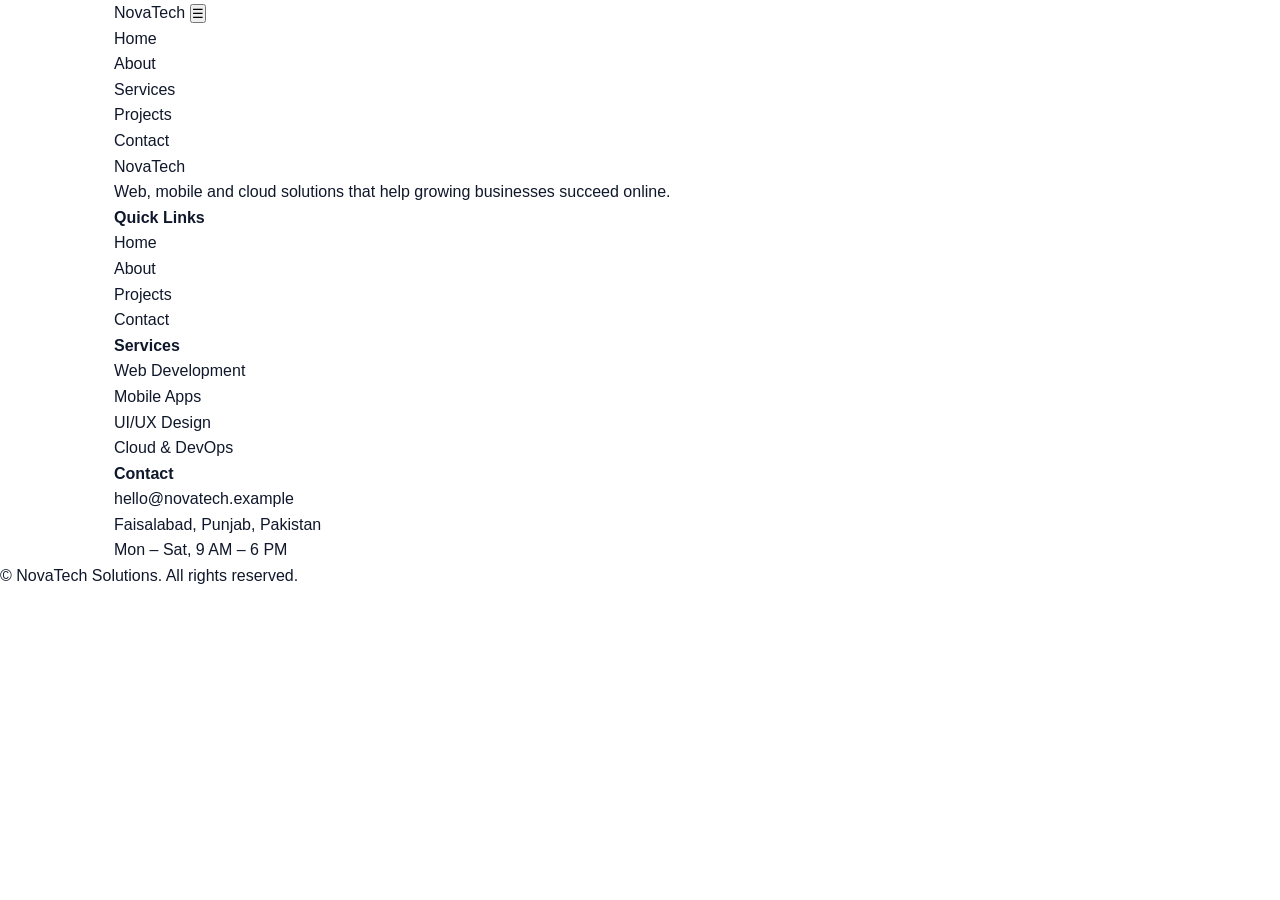
==== index.html @ 1d65a143 "Add shared header, footer and page skeletons" ====
<!DOCTYPE html>
<html lang="en">

<head>
    <meta charset="UTF-8">
    <meta name="viewport" content="width=device-width, initial-scale=1.0">
    <meta name="description" content="NovaTech Solutions - web, mobile and cloud solutions for growing businesses.">
    <title>NovaTech Solutions | Home</title>
    <link rel="stylesheet" href="style/style.css">
</head>

<body>

    <header class="site-header">
        <div class="container nav">
            <a href="index.html" class="logo">Nova<span>Tech</span></a>
            <button class="menu-btn" id="menuBtn" aria-label="Toggle menu">☰</button>
            <nav>
                <ul class="nav-links" id="navLinks">
                    <li><a href="index.html">Home</a></li>
                    <li><a href="about.html">About</a></li>
                    <li><a href="services.html">Services</a></li>
                    <li><a href="projects.html">Projects</a></li>
                    <li><a href="contact.html">Contact</a></li>
                </ul>
            </nav>
        </div>
    </header>

    <main>
        <!-- page content goes here -->
    </main>

    <footer class="site-footer">
        <div class="container footer-grid">
            <div>
                <a href="index.html" class="logo">Nova<span>Tech</span></a>
                <p>Web, mobile and cloud solutions that help growing businesses succeed online.</p>
            </div>
            <div>
                <h4>Quick Links</h4>
                <ul>
                    <li><a href="index.html">Home</a></li>
                    <li><a href="about.html">About</a></li>
                    <li><a href="projects.html">Projects</a></li>
                    <li><a href="contact.html">Contact</a></li>
                </ul>
            </div>
            <div>
                <h4>Services</h4>
                <ul>
                    <li><a href="services.html">Web Development</a></li>
                    <li><a href="services.html">Mobile Apps</a></li>
                    <li><a href="services.html">UI/UX Design</a></li>
                    <li><a href="services.html">Cloud &amp; DevOps</a></li>
                </ul>
            </div>
            <div>
                <h4>Contact</h4>
                <p>hello@novatech.example</p>
                <p>Faisalabad, Punjab, Pakistan</p>
                <p>Mon – Sat, 9 AM – 6 PM</p>
            </div>
        </div>
        <div class="footer-bottom">
            <p>&copy; <span id="year"></span> NovaTech Solutions. All rights reserved.</p>
        </div>
    </footer>

    <script src="js/script.js"></script>
</body>

</html>
---- style/style.css ----
/* ===== Base ===== */
* {
    margin: 0;
    padding: 0;
    box-sizing: border-box;
}

:root {
    --primary: #0d9488;
    --primary-dark: #0f766e;
    --dark: #0f172a;
    --gray: #64748b;
    --light: #f1f5f9;
    --border: #e2e8f0;
    --radius: 10px;
}

html {
    scroll-behavior: smooth;
}

body {
    font-family: -apple-system, "Segoe UI", Roboto, Arial, sans-serif;
    line-height: 1.6;
    color: var(--dark);
}

img {
    max-width: 100%;
    display: block;
}

a {
    color: inherit;
    text-decoration: none;
}

ul {
    list-style: none;
}

.container {
    max-width: 1100px;
    margin: 0 auto;
    padding: 0 1.5rem;
}

/* ===== Buttons ===== */
.btn {
    display: inline-block;
    padding: 0.8rem 1.8rem;
    border-radius: 8px;
    border: 2px solid transparent;
    font-family: inherit;
    font-size: 1rem;
    font-weight: 600;
    cursor: pointer;
    transition: transform 0.15s ease, background 0.2s ease, color 0.2s ease;
}

.btn:hover {
    transform: translateY(-2px);
}

.btn-primary {
    background: var(--primary);
    color: #fff;
}

.btn-primary:hover {
    background: var(--primary-dark);
}

.btn-outline {
    border-color: var(--primary);
    color: var(--primary);
}

.btn-outline:hover {
    background: var(--primary);
    color: #fff;
}

.btn-light {
    background: #fff;
    color: var(--primary-dark);
}

.btn-light:hover {
    background: var(--light);
}
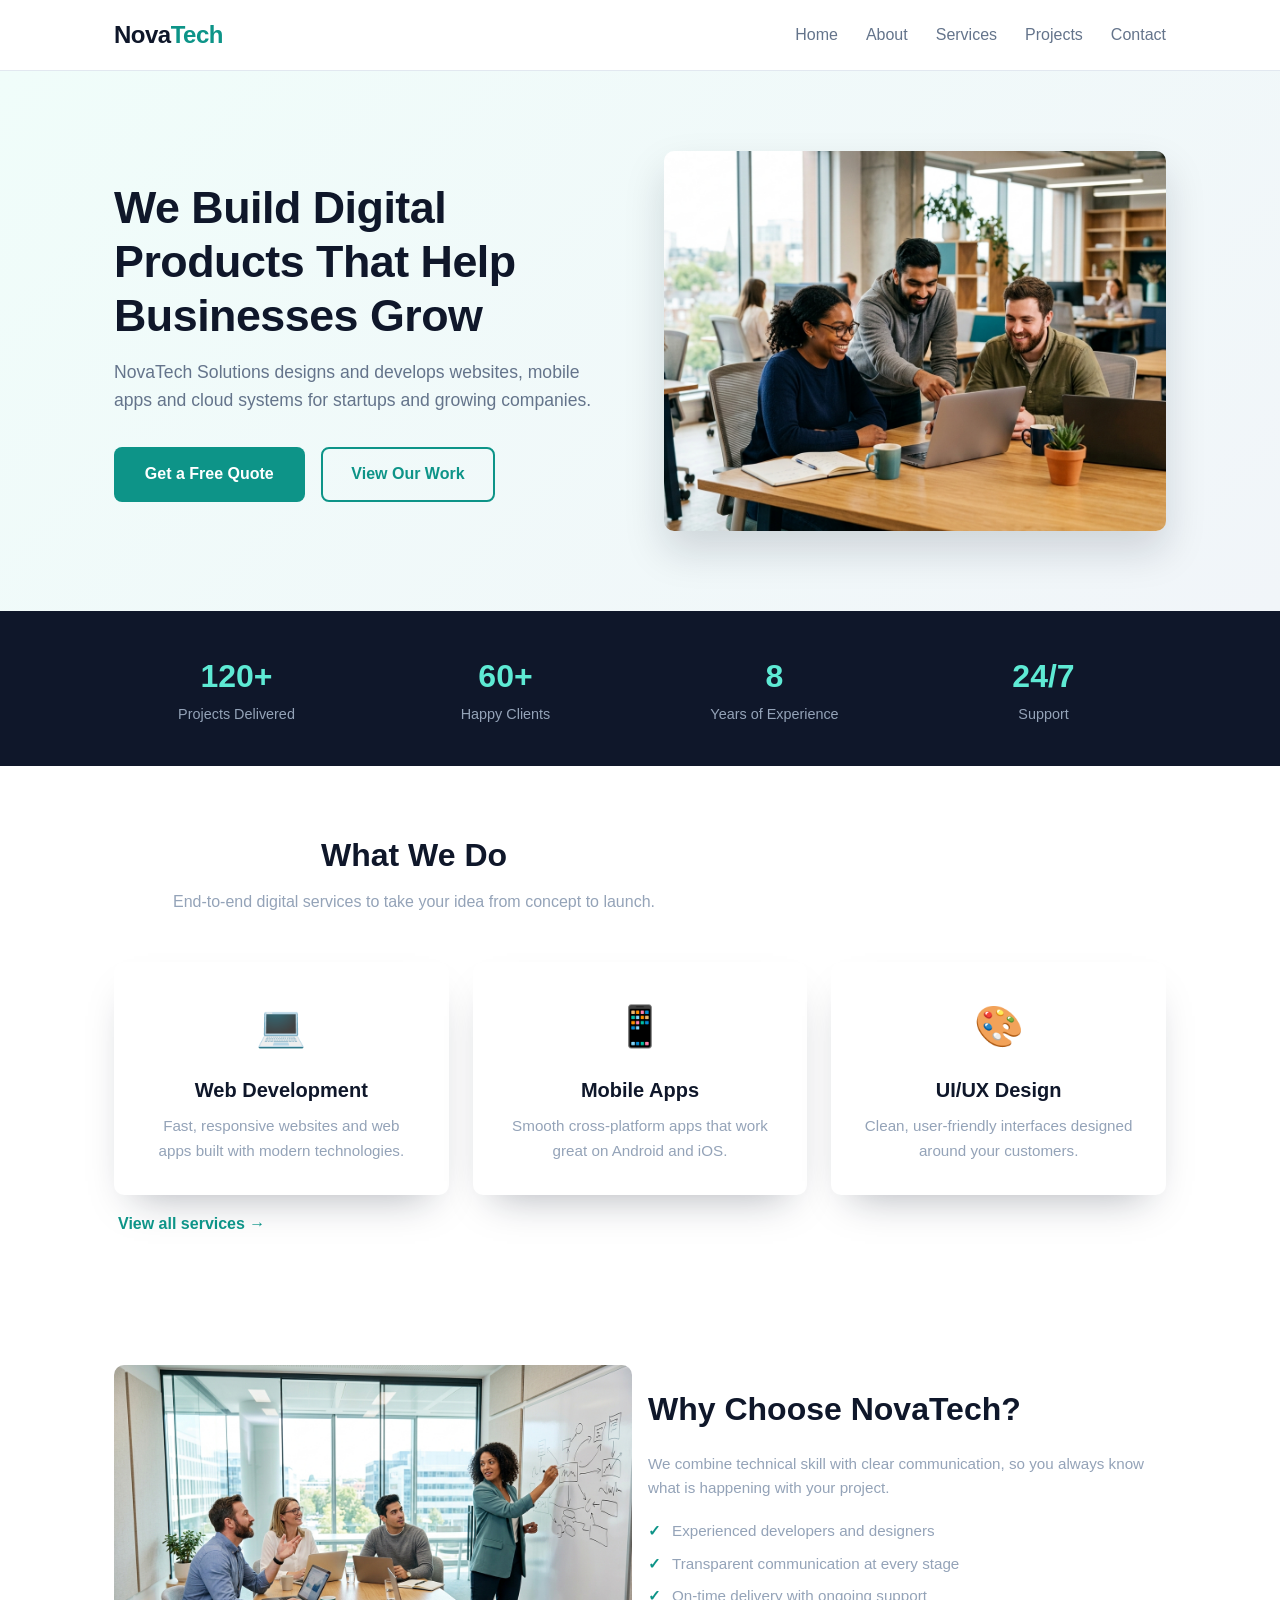
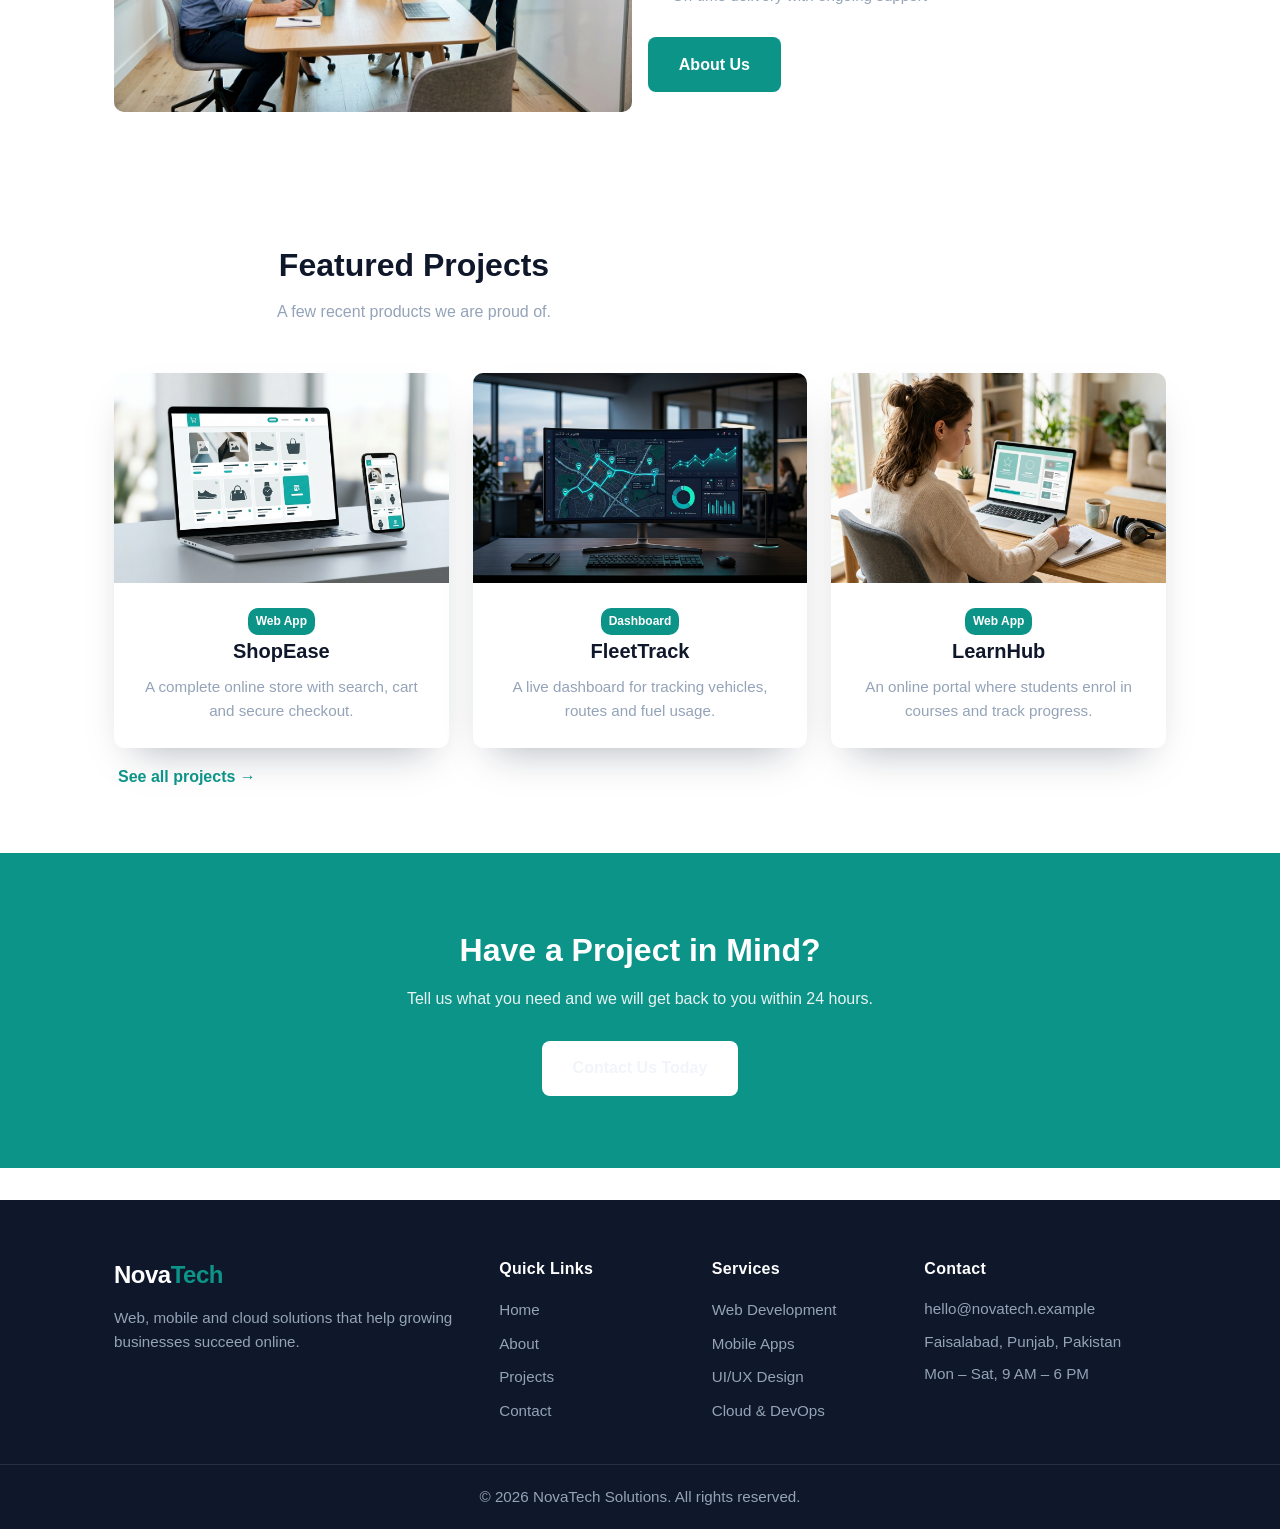
==== commit f479abf3: "Add home page" ====
--- a/index.html
+++ b/index.html
@@ -28,7 +28,134 @@
     </header>
 
     <main>
-        <!-- page content goes here -->
+        <section class="hero">
+            <div class="container hero-grid">
+                <div>
+                    <h1>We Build Digital Products That Help Businesses Grow</h1>
+                    <p>NovaTech Solutions designs and develops websites, mobile apps and cloud systems for startups and
+                        growing companies.</p>
+                    <div class="hero-buttons">
+                        <a href="contact.html" class="btn btn-primary">Get a Free Quote</a>
+                        <a href="projects.html" class="btn btn-outline">View Our Work</a>
+                    </div>
+                </div>
+                <img src="images/hero.jpg" alt="NovaTech team working together in a modern office" class="hero-img">
+            </div>
+        </section>
+        <section class="stats">
+            <div class="container grid">
+                <div>
+                    <h3>120+</h3>
+                    <p>Projects Delivered</p>
+                </div>
+                <div>
+                    <h3>60+</h3>
+                    <p>Happy Clients</p>
+                </div>
+                <div>
+                    <h3>8</h3>
+                    <p>Years of Experience</p>
+                </div>
+                <div>
+                    <h3>24/7</h3>
+                    <p>Support</p>
+                </div>
+            </div>
+        </section>
+
+        <!-- Services preview -->
+        <section class="section">
+            <div class="container">
+                <div class="section-title">
+                    <h2>What We Do</h2>
+                    <p>End-to-end digital services to take your idea from concept to launch.</p>
+                </div>
+                <div class="grid">
+                    <div class="card">
+                        <div class="card-icon">💻</div>
+                        <h3>Web Development</h3>
+                        <p>Fast, responsive websites and web apps built with modern technologies.</p>
+                    </div>
+                    <div class="card">
+                        <div class="card-icon">📱</div>
+                        <h3>Mobile Apps</h3>
+                        <p>Smooth cross-platform apps that work great on Android and iOS.</p>
+                    </div>
+                    <div class="card">
+                        <div class="card-icon">🎨</div>
+                        <h3>UI/UX Design</h3>
+                        <p>Clean, user-friendly interfaces designed around your customers.</p>
+                    </div>
+                </div>
+                <p class="section-link"><a href="services.html" class="link-arrow">View all services →</a></p>
+            </div>
+        </section>
+
+        <!-- Why choose us -->
+        <section class="section bg-light">
+            <div class="container split">
+                <img src="images/about.jpg" alt="NovaTech team in a planning meeting" class="rounded">
+                <div>
+                    <h2>Why Choose NovaTech?</h2>
+                    <p>We combine technical skill with clear communication, so you always know what is happening with
+                        your project.</p>
+                    <ul class="check-list">
+                        <li>Experienced developers and designers</li>
+                        <li>Transparent communication at every stage</li>
+                        <li>On-time delivery with ongoing support</li>
+                    </ul>
+                    <a href="about.html" class="btn btn-primary">About Us</a>
+                </div>
+            </div>
+        </section>
+
+        <!-- Featured projects -->
+        <section class="section">
+            <div class="container">
+                <div class="section-title">
+                    <h2>Featured Projects</h2>
+                    <p>A few recent products we are proud of.</p>
+                </div>
+                <div class="grid">
+                    <article class="card project-card">
+                        <img src="images/project1.jpg" alt="ShopEase online store">
+                        <div class="card-body">
+                            <span class="tag">Web App</span>
+                            <h3>ShopEase</h3>
+                            <p>A complete online store with search, cart and secure checkout.</p>
+                        </div>
+                    </article>
+                    <article class="card project-card">
+                        <img src="images/project2.jpg" alt="FleetTrack dashboard">
+                        <div class="card-body">
+                            <span class="tag">Dashboard</span>
+                            <h3>FleetTrack</h3>
+                            <p>A live dashboard for tracking vehicles, routes and fuel usage.</p>
+                        </div>
+                    </article>
+                    <article class="card project-card">
+                        <img src="images/project3.jpg" alt="LearnHub learning portal">
+                        <div class="card-body">
+                            <span class="tag">Web App</span>
+                            <h3>LearnHub</h3>
+                            <p>An online portal where students enrol in courses and track progress.</p>
+                        </div>
+                    </article>
+                </div>
+                <p class="section-link"><a href="projects.html" class="link-arrow">See all projects →</a></p>
+            </div>
+        </section>
+
+        <!-- Call to action -->
+        <section class="cta">
+            <div class="container">
+                <h2>Have a Project in Mind?</h2>
+                <p>Tell us what you need and we will get back to you within 24 hours.</p>
+                <a href="contact.html" class="btn btn-light">Contact Us Today</a>
+            </div>
+        </section>
+
+
     </main>
 
     <footer class="site-footer">
--- a/style/style.css
+++ b/style/style.css
@@ -88,4 +88,464 @@
 
 .btn-light:hover {
     background: var(--light);
+}
+
+/* ===== Header / Navigation ===== */
+.site-header {
+    background: #fff;
+    border-bottom: 1px solid var(--border);
+    position: sticky;
+    top: 0;
+    z-index: 100;
+}
+
+.nav {
+    display: flex;
+    align-items: center;
+    justify-content: space-between;
+    gap: 2rem;
+    padding-top: 1rem;
+    padding-bottom: 1rem;
+}
+
+.logo {
+    font-size: 1.5rem;
+    font-weight: 800;
+    letter-spacing: -0.5px;
+    color: var(--dark);
+}
+
+.logo span {
+    color: var(--primary);
+}
+
+.menu-btn {
+    display: none;
+    background: none;
+    border: none;
+    font-size: 1.6rem;
+    line-height: 1;
+    cursor: pointer;
+    color: var(--dark);
+    padding: 0.25rem 0.5rem;
+}
+
+.nav-links {
+    display: flex;
+    align-items: center;
+    gap: 1.75rem;
+}
+
+.nav-links a {
+    font-weight: 500;
+    color: var(--gray);
+    padding: 0.25rem 0;
+    border-bottom: 2px solid transparent;
+    transition: color 0.2s ease, border-color 0.2s ease;
+}
+
+.nav-links a:hover,
+.nav-links a:focus {
+    color: var(--primary);
+    border-bottom-color: var(--primary);
+}
+
+/* ===== Hero ===== */
+.hero {
+    padding: 4rem 0;
+    background: linear-gradient(180deg, #f8fafc 0%, #ffffff 100%);
+}
+
+.hero-grid {
+    display: grid;
+    grid-template-columns: 1fr 1fr;
+    align-items: center;
+    gap: 3rem;
+}
+
+.hero h1 {
+    font-size: clamp(2rem, 4vw, 2.8rem);
+    line-height: 1.2;
+    letter-spacing: -0.5px;
+    margin-bottom: 1.25rem;
+}
+
+.hero p {
+    font-size: 1.125rem;
+    color: var(--gray);
+    max-width: 32rem;
+    margin-bottom: 2rem;
+}
+
+.hero-buttons {
+    display: flex;
+    flex-wrap: wrap;
+    gap: 1rem;
+}
+
+.hero-img {
+    width: 100%;
+    border-radius: var(--radius);
+    box-shadow: 0 20px 40px -20px rgba(15, 23, 42, 0.35);
+    object-fit: cover;
+}
+
+/* ===== Footer ===== */
+.site-footer {
+    background: var(--dark);
+    color: #cbd5e1;
+    padding-top: 3.5rem;
+    margin-top: 2rem;
+}
+
+.footer-grid {
+    display: grid;
+    grid-template-columns: 2fr 1fr 1fr 1.4fr;
+    gap: 2.5rem;
+    padding-bottom: 2.5rem;
+}
+
+.site-footer .logo {
+    color: #fff;
+    display: inline-block;
+    margin-bottom: 0.75rem;
+}
+
+.site-footer .logo span {
+    color: var(--primary);
+}
+
+.site-footer h4 {
+    color: #fff;
+    font-size: 1rem;
+    margin-bottom: 1rem;
+    letter-spacing: 0.3px;
+}
+
+.site-footer p {
+    font-size: 0.95rem;
+    margin-bottom: 0.5rem;
+    color: #94a3b8;
+}
+
+.site-footer ul {
+    display: flex;
+    flex-direction: column;
+    gap: 0.5rem;
+}
+
+.site-footer ul a {
+    font-size: 0.95rem;
+    color: #94a3b8;
+    transition: color 0.2s ease;
+}
+
+.site-footer ul a:hover {
+    color: #fff;
+}
+
+.footer-bottom {
+    border-top: 1px solid rgba(255, 255, 255, 0.1);
+    padding: 1.25rem 0;
+    text-align: center;
+    font-size: 0.9rem;
+    color: #94a3b8;
+}
+
+.footer-bottom p {
+    margin: 0;
+}
+
+/* ===== Responsive ===== */
+@media (max-width: 900px) {
+    .footer-grid {
+        grid-template-columns: 1fr 1fr;
+        gap: 2rem;
+    }
+}
+
+@media (max-width: 768px) {
+    .menu-btn {
+        display: block;
+    }
+
+    .nav {
+        flex-wrap: wrap;
+    }
+
+    .nav-links {
+        flex-direction: column;
+        align-items: flex-start;
+        gap: 0.25rem;
+        width: 100%;
+        max-height: 0;
+        overflow: hidden;
+        transition: max-height 0.3s ease;
+    }
+
+    .nav-links.open {
+        max-height: 400px;
+        padding-top: 0.75rem;
+    }
+
+    .nav-links a {
+        display: block;
+        width: 100%;
+        padding: 0.6rem 0;
+        border-bottom: 1px solid var(--border);
+    }
+
+    .hero {
+        padding: 2.5rem 0;
+    }
+
+    .hero-grid {
+        grid-template-columns: 1fr;
+        gap: 2rem;
+    }
+
+    .hero-img {
+        order: -1;
+    }
+}
+
+@media (max-width: 480px) {
+    .footer-grid {
+        grid-template-columns: 1fr;
+    }
+
+    .btn {
+        width: 100%;
+        text-align: center;
+    }
+
+    .hero-buttons {
+        flex-direction: column;
+    }
+}
+
+.section {
+    padding: 4rem 0;
+}
+
+.btn-light {
+    background: #fff;
+    color: var(--light);
+}
+
+.section-title {
+    text-align: center;
+    max-width: 600px;
+    margin-bottom: 3rem;
+}
+
+.section-title h2 {
+    font-size: 2rem;
+    margin-bottom: 0.5rem;
+}
+
+.section-title p {
+    color: #94a3b8;
+}
+
+.grid {
+    display: grid;
+    gap: 1.5rem;
+    grid-template-columns: repeat(auto-fit, minmax(250px, 1fr));
+}
+
+.card {
+    background: #fff;
+    border-radius: var(--radius);
+    box-shadow: 0 20px 40px -20px rgba(15, 23, 42, 0.35);
+    padding: 2rem;
+    text-align: center;
+}
+
+.card :hover {
+    transform: translateY(-5px);
+    box-shadow: 0 25px 50px -20px rgba(15, 23, 42, 0.35);
+}
+
+.card-icon {
+    font-size: 2.5rem;
+    color: var(--primary);
+    margin-bottom: 1rem;
+}
+
+.card h3 {
+    font-size: 1.25rem;
+    margin-bottom: 0.5rem;
+}
+
+.card p {
+    color: #94a3b8;
+    font-size: 0.95rem;
+}
+
+.tag {
+    display: inline-block;
+    background: var(--primary);
+    color: #fff;
+    font-size: 0.75rem;
+    font-weight: 600;
+    padding: 0.25rem 0.5rem;
+    border-radius: var(--radius);
+}
+
+.link-arrow {
+    display: inline-block;
+    margin-left: 0.25rem;
+    transition: transform 0.2s ease;
+}
+
+.link-arrow:hover {
+    transform: translateX(5px);
+}
+
+.section-link {
+    display: inline-block;
+    color: var(--primary);
+    font-weight: 600;
+    margin-top: 1rem;
+}
+
+.split {
+    display: grid;
+    grid-template-columns: 1fr 1fr;
+    align-items: center;
+    gap: 1rem;
+}
+
+.split h2 {
+    font-size: 2rem;
+    margin-bottom: 1rem;
+}
+
+.split p {
+    color: #94a3b8;
+    font-size: 0.95rem;
+}
+
+.rounded {
+    border-radius: var(--radius);
+}
+
+.check-list {
+    list-style: none;
+    margin: 1.2rem 0 1.8rem 0;
+    padding-left: 0;
+}
+
+.check-list li {
+    position: relative;
+    padding-left: 1.5rem;
+    margin-bottom: 0.5rem;
+    color: #94a3b8;
+    font-size: 0.95rem;
+}
+
+.check-list li::before {
+    content: "\2713";
+    position: absolute;
+    left: 0;
+    color: var(--primary);
+    font-weight: 700;
+}
+
+.project-card {
+    padding: 0;
+    overflow: hidden;
+}
+
+.project-card img {
+    width: 100%;
+    height: 210px;
+    object-fit: cover;
+    transition: transform 0.3s ease;
+}
+
+.project-card:hover img {
+    transform: scale(1.06);
+}
+
+.card-body {
+    padding: 1.5rem;
+}
+
+.cta {
+    background: var(--primary);
+    color: #fff;
+    text-align: center;
+    padding: 4.5rem 0;
+}
+
+.cta h2 {
+    font-size: 2rem;
+    margin-bottom: 0.6rem;
+}
+
+.cta p {
+    opacity: 0.9;
+    margin-bottom: 1.8rem;
+}
+
+/* ===== Home page ===== */
+.hero {
+    background: linear-gradient(135deg, #f0fdfa, #f1f5f9);
+    padding: 5rem 0;
+}
+
+.hero-grid {
+    display: grid;
+    grid-template-columns: repeat(auto-fit, minmax(min(100%, 300px), 1fr));
+    gap: 3rem;
+    align-items: center;
+}
+
+.hero h1 {
+    font-size: 2.8rem;
+    line-height: 1.2;
+    margin-bottom: 1rem;
+}
+
+.hero p {
+    color: var(--gray);
+    font-size: 1.1rem;
+    margin-bottom: 2rem;
+}
+
+.hero-buttons {
+    display: flex;
+    flex-wrap: wrap;
+    gap: 1rem;
+}
+
+.hero-img {
+    width: 100%;
+    height: 380px;
+    object-fit: cover;
+    border-radius: var(--radius);
+    box-shadow: 0 20px 40px rgba(15, 23, 42, 0.15);
+}
+
+.stats {
+    background: var(--dark);
+    color: #fff;
+    text-align: center;
+    padding: 2.5rem 0;
+}
+
+.stats .grid {
+    grid-template-columns: repeat(auto-fit, minmax(min(100%, 150px), 1fr));
+}
+
+.stats h3 {
+    font-size: 2rem;
+    color: #5eead4;
+}
+
+.stats p {
+    color: #94a3b8;
+    font-size: 0.9rem;
 }
